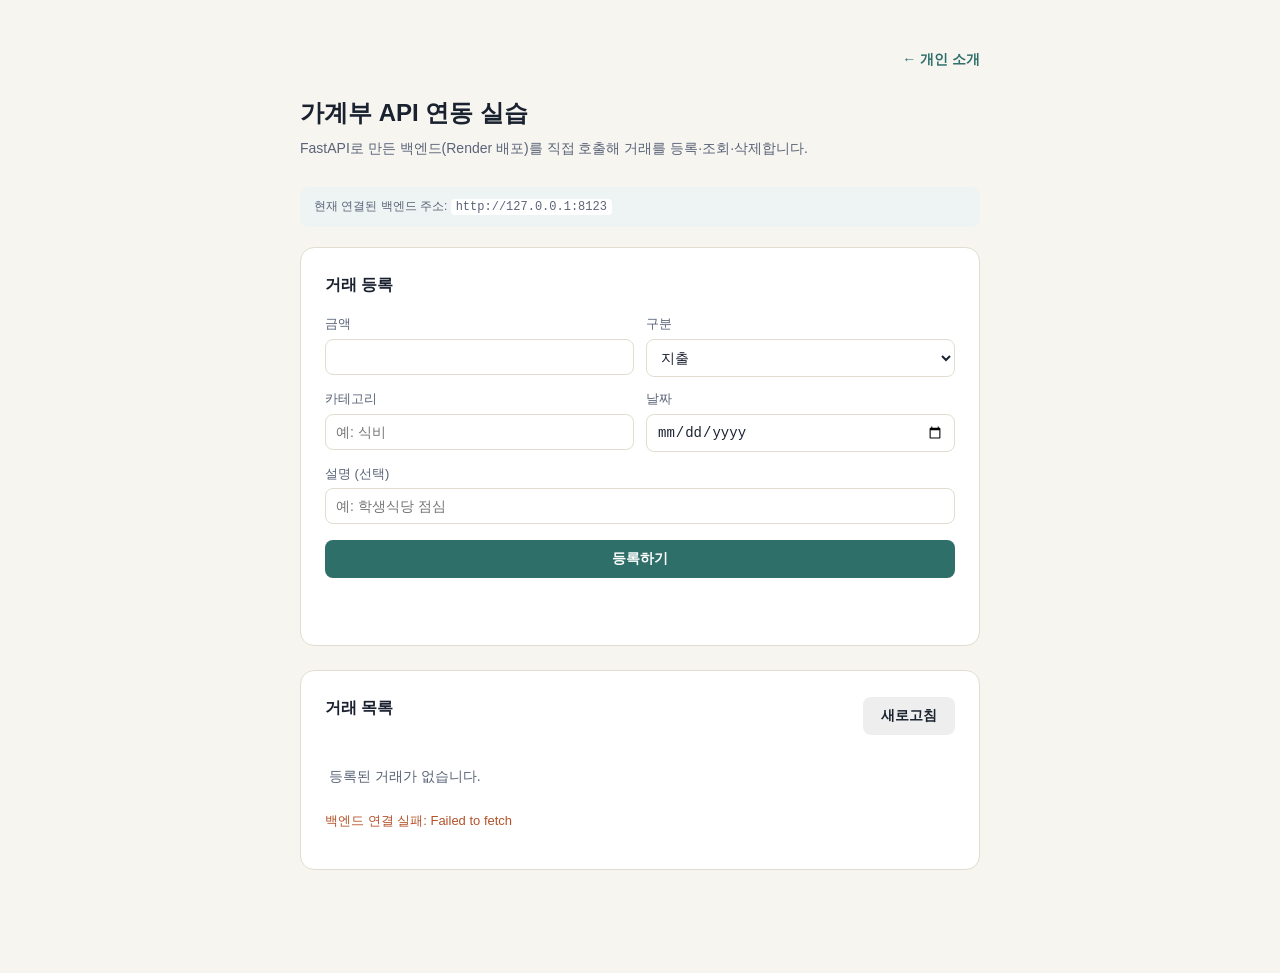
==== expense-frontend/demo.html @ b596743e "가계부 API 백엔드와 개인 소개/연동 데모 프론트엔드 초기 구성 - FastAPI 백엔드에 CORS 설정 추가 (ALLOWED_ORIGINS 환경변수) - 개인 소개 페이지(in" ====
<!DOCTYPE html>
<html lang="ko">
<head>
<meta charset="UTF-8">
<meta name="viewport" content="width=device-width, initial-scale=1.0">
<title>API 연동 실습</title>
<link rel="stylesheet" href="style.css">
</head>
<body>
<div class="page">
  <nav class="nav">
    <a href="index.html">← 개인 소개</a>
  </nav>

  <h1 class="demo-title">가계부 API 연동 실습</h1>
  <p class="subtitle">FastAPI로 만든 백엔드(Render 배포)를 직접 호출해 거래를 등록·조회·삭제합니다.</p>

  <p class="api-note">현재 연결된 백엔드 주소: <code id="api-base-label"></code></p>

  <div class="card">
    <h2>거래 등록</h2>
    <form class="tx-form" id="transaction-form">
      <div>
        <label for="amount">금액</label>
        <input type="number" id="amount" name="amount" min="1" step="1" required>
      </div>
      <div>
        <label for="type">구분</label>
        <select id="type" name="type" required>
          <option value="expense">지출</option>
          <option value="income">수입</option>
        </select>
      </div>
      <div>
        <label for="category">카테고리</label>
        <input type="text" id="category" name="category" maxlength="50" placeholder="예: 식비" required>
      </div>
      <div>
        <label for="occurred_on">날짜</label>
        <input type="date" id="occurred_on" name="occurred_on" required>
      </div>
      <div class="full">
        <label for="description">설명 (선택)</label>
        <input type="text" id="description" name="description" maxlength="200" placeholder="예: 학생식당 점심">
      </div>
      <button type="submit" class="submit-btn">등록하기</button>
    </form>
    <p class="status" id="form-status"></p>
  </div>

  <div class="card">
    <div class="list-header">
      <h2>거래 목록</h2>
      <button type="button" class="refresh-btn" id="refresh-btn">새로고침</button>
    </div>
    <ul class="tx-list" id="transaction-list"></ul>
    <p class="status" id="list-status"></p>
  </div>
</div>

<script src="script.js"></script>
</body>
</html>
---- expense-frontend/style.css ----
:root {
  --ink: #1a2230;
  --ink-soft: #5a6478;
  --paper: #f7f5f0;
  --card: #ffffff;
  --line: #e2ddd0;
  --accent: #2f6f6a;
  --accent-2: #b4532a;
  --income: #2f6f6a;
  --expense: #b4532a;
}

* { box-sizing: border-box; }

body {
  margin: 0;
  background: var(--paper);
  color: var(--ink);
  font-family: "Pretendard", -apple-system, BlinkMacSystemFont, "Malgun Gothic",
    "Apple SD Gothic Neo", "Noto Sans KR", sans-serif;
  line-height: 1.6;
}

.page {
  max-width: 720px;
  margin: 0 auto;
  padding: 48px 20px 80px;
}

.nav {
  display: flex;
  justify-content: flex-end;
  gap: 12px;
  margin-bottom: 24px;
  font-size: 14px;
}

.nav a {
  color: var(--accent);
  text-decoration: none;
  font-weight: 600;
}

.nav a:hover { text-decoration: underline; }

/* 개인 소개 페이지 */
.profile-card {
  background: var(--card);
  border: 1px solid var(--line);
  border-radius: 16px;
  padding: 36px;
}

.profile-header {
  display: flex;
  align-items: center;
  gap: 20px;
  margin-bottom: 24px;
}

.avatar {
  width: 72px;
  height: 72px;
  border-radius: 50%;
  background: var(--accent);
  color: #fff;
  display: flex;
  align-items: center;
  justify-content: center;
  font-size: 28px;
  font-weight: 700;
  flex-shrink: 0;
}

.profile-header h1 { margin: 0 0 4px; font-size: 26px; }
.profile-header .tagline { margin: 0; color: var(--ink-soft); font-size: 15px; }

.section { margin: 22px 0; }
.section h2 {
  font-size: 14px;
  letter-spacing: 1px;
  text-transform: uppercase;
  color: var(--accent);
  border-bottom: 2px solid var(--line);
  padding-bottom: 6px;
  margin-bottom: 10px;
}

.tags { display: flex; flex-wrap: wrap; gap: 8px; }
.tags span {
  background: #eef4f3;
  color: var(--accent);
  font-size: 13px;
  padding: 4px 12px;
  border-radius: 14px;
}

.links { display: flex; flex-wrap: wrap; gap: 14px; }
.links a {
  color: var(--ink);
  text-decoration: none;
  font-size: 14px;
  border: 1px solid var(--line);
  padding: 6px 14px;
  border-radius: 10px;
}
.links a:hover { border-color: var(--accent); color: var(--accent); }

.cta {
  display: inline-block;
  margin-top: 28px;
  background: var(--accent);
  color: #fff;
  text-decoration: none;
  font-weight: 600;
  padding: 12px 22px;
  border-radius: 10px;
}
.cta:hover { opacity: 0.9; }

/* 데모 페이지 */
h1.demo-title { font-size: 24px; margin-bottom: 4px; }
.subtitle { color: var(--ink-soft); font-size: 14px; margin-top: 0; margin-bottom: 28px; }

.card {
  background: var(--card);
  border: 1px solid var(--line);
  border-radius: 14px;
  padding: 24px;
  margin-bottom: 24px;
}

.card h2 { font-size: 16px; margin: 0 0 16px; }

form.tx-form {
  display: grid;
  grid-template-columns: 1fr 1fr;
  gap: 12px;
}

form.tx-form .full { grid-column: 1 / -1; }

label { font-size: 13px; color: var(--ink-soft); display: block; margin-bottom: 4px; }

input, select {
  width: 100%;
  padding: 9px 10px;
  border: 1px solid var(--line);
  border-radius: 8px;
  font-size: 14px;
  background: #fff;
  color: var(--ink);
}

button {
  cursor: pointer;
  border: none;
  border-radius: 8px;
  padding: 10px 18px;
  font-size: 14px;
  font-weight: 600;
}

.submit-btn {
  grid-column: 1 / -1;
  background: var(--accent);
  color: #fff;
  margin-top: 4px;
}
.submit-btn:hover { opacity: 0.9; }

.list-header {
  display: flex;
  justify-content: space-between;
  align-items: center;
}

.refresh-btn {
  background: #eee;
  color: var(--ink);
}
.refresh-btn:hover { background: #e2ddd0; }

ul.tx-list { list-style: none; padding: 0; margin: 16px 0 0; }

ul.tx-list li.item {
  display: flex;
  align-items: center;
  gap: 12px;
  padding: 10px 4px;
  border-bottom: 1px solid var(--line);
  font-size: 14px;
}

ul.tx-list li.empty {
  color: var(--ink-soft);
  padding: 12px 4px;
  font-size: 14px;
}

.item .category { flex: 1; font-weight: 600; }
.item .date { color: var(--ink-soft); font-size: 13px; }
.item.income .amount { color: var(--income); font-weight: 700; }
.item.expense .amount { color: var(--expense); font-weight: 700; }

.delete-btn {
  background: transparent;
  color: var(--ink-soft);
  border: 1px solid var(--line);
  padding: 4px 10px;
  font-size: 12px;
}
.delete-btn:hover { color: var(--expense); border-color: var(--expense); }

.status {
  font-size: 13px;
  margin-top: 12px;
  min-height: 18px;
}
.status.error { color: var(--expense); }
.status.ok { color: var(--income); }

.api-note {
  font-size: 12px;
  color: var(--ink-soft);
  background: #eef4f3;
  border-radius: 8px;
  padding: 10px 14px;
  margin-bottom: 20px;
}
.api-note code { background: #fff; padding: 1px 5px; border-radius: 4px; }
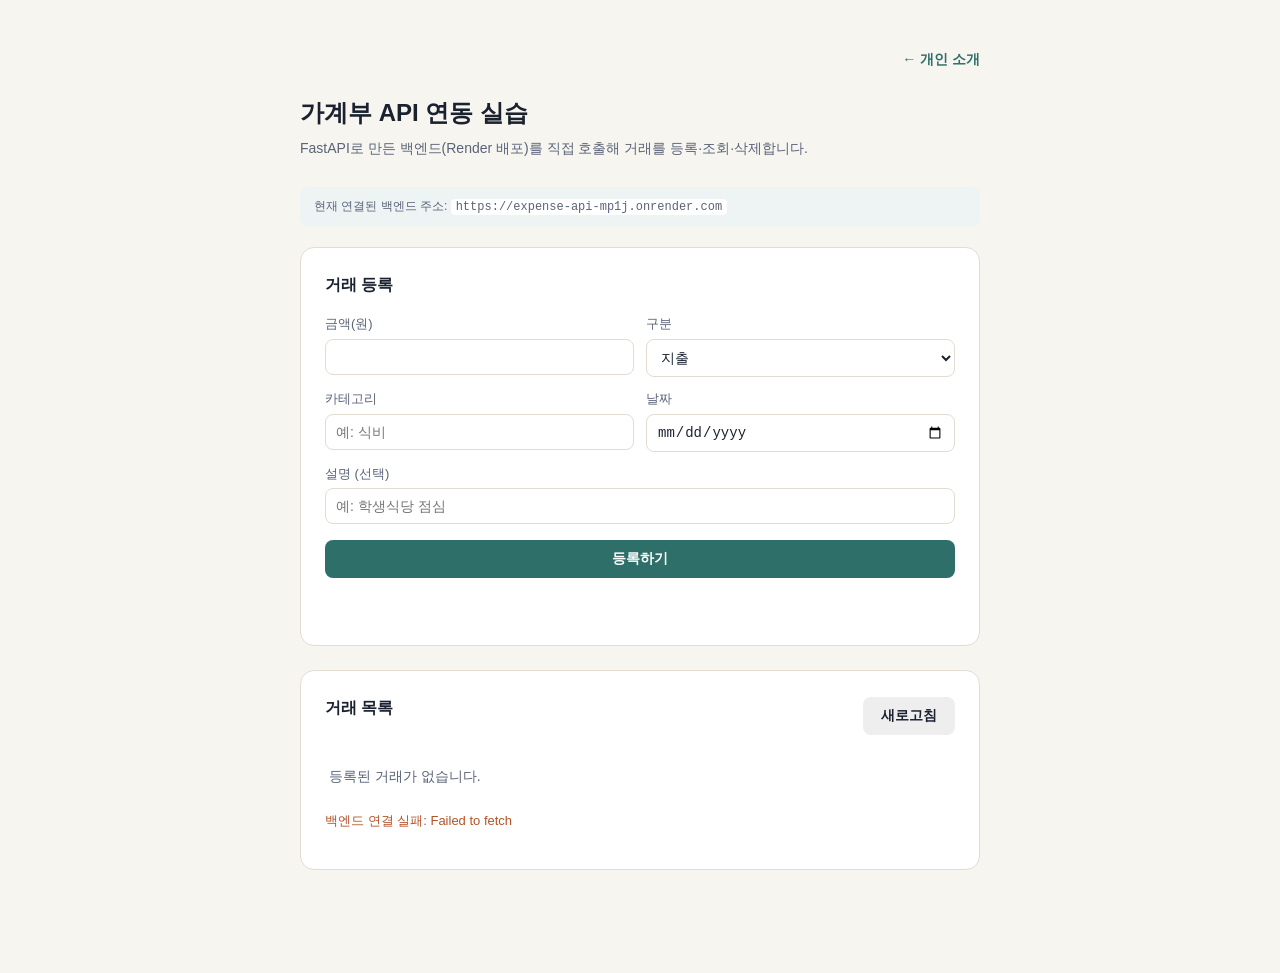
==== commit 3a3adb92: "거래 등록 폼 금액 라벨에 단위(원) 추가 Co-Authored-By: Claude Sonnet 5 <noreply@anthropic.com>" ====
--- a/expense-frontend/demo.html
+++ b/expense-frontend/demo.html
@@ -21,7 +21,7 @@
     <h2>거래 등록</h2>
     <form class="tx-form" id="transaction-form">
       <div>
-        <label for="amount">금액</label>
+        <label for="amount">금액(원)</label>
         <input type="number" id="amount" name="amount" min="1" step="1" required>
       </div>
       <div>
--- a/expense-frontend/style.css
+++ b/expense-frontend/style.css
@@ -95,7 +95,8 @@
   border-radius: 14px;
 }
 
-.links { display: flex; flex-wrap: wrap; gap: 14px; }
+.links { display: flex; flex-direction: column; gap: 12px; }
+.link-row { display: flex; align-items: center; gap: 16px; }
 .links a {
   color: var(--ink);
   text-decoration: none;
@@ -103,8 +104,20 @@
   border: 1px solid var(--line);
   padding: 6px 14px;
   border-radius: 10px;
+  min-width: 84px;
+  text-align: center;
 }
 .links a:hover { border-color: var(--accent); color: var(--accent); }
+.links a.link-url {
+  color: var(--accent);
+  border: none;
+  padding: 0;
+  min-width: 0;
+  text-align: left;
+  text-decoration: underline;
+  word-break: break-all;
+}
+.links a.link-url:hover { opacity: 0.8; }
 
 .cta {
   display: inline-block;
